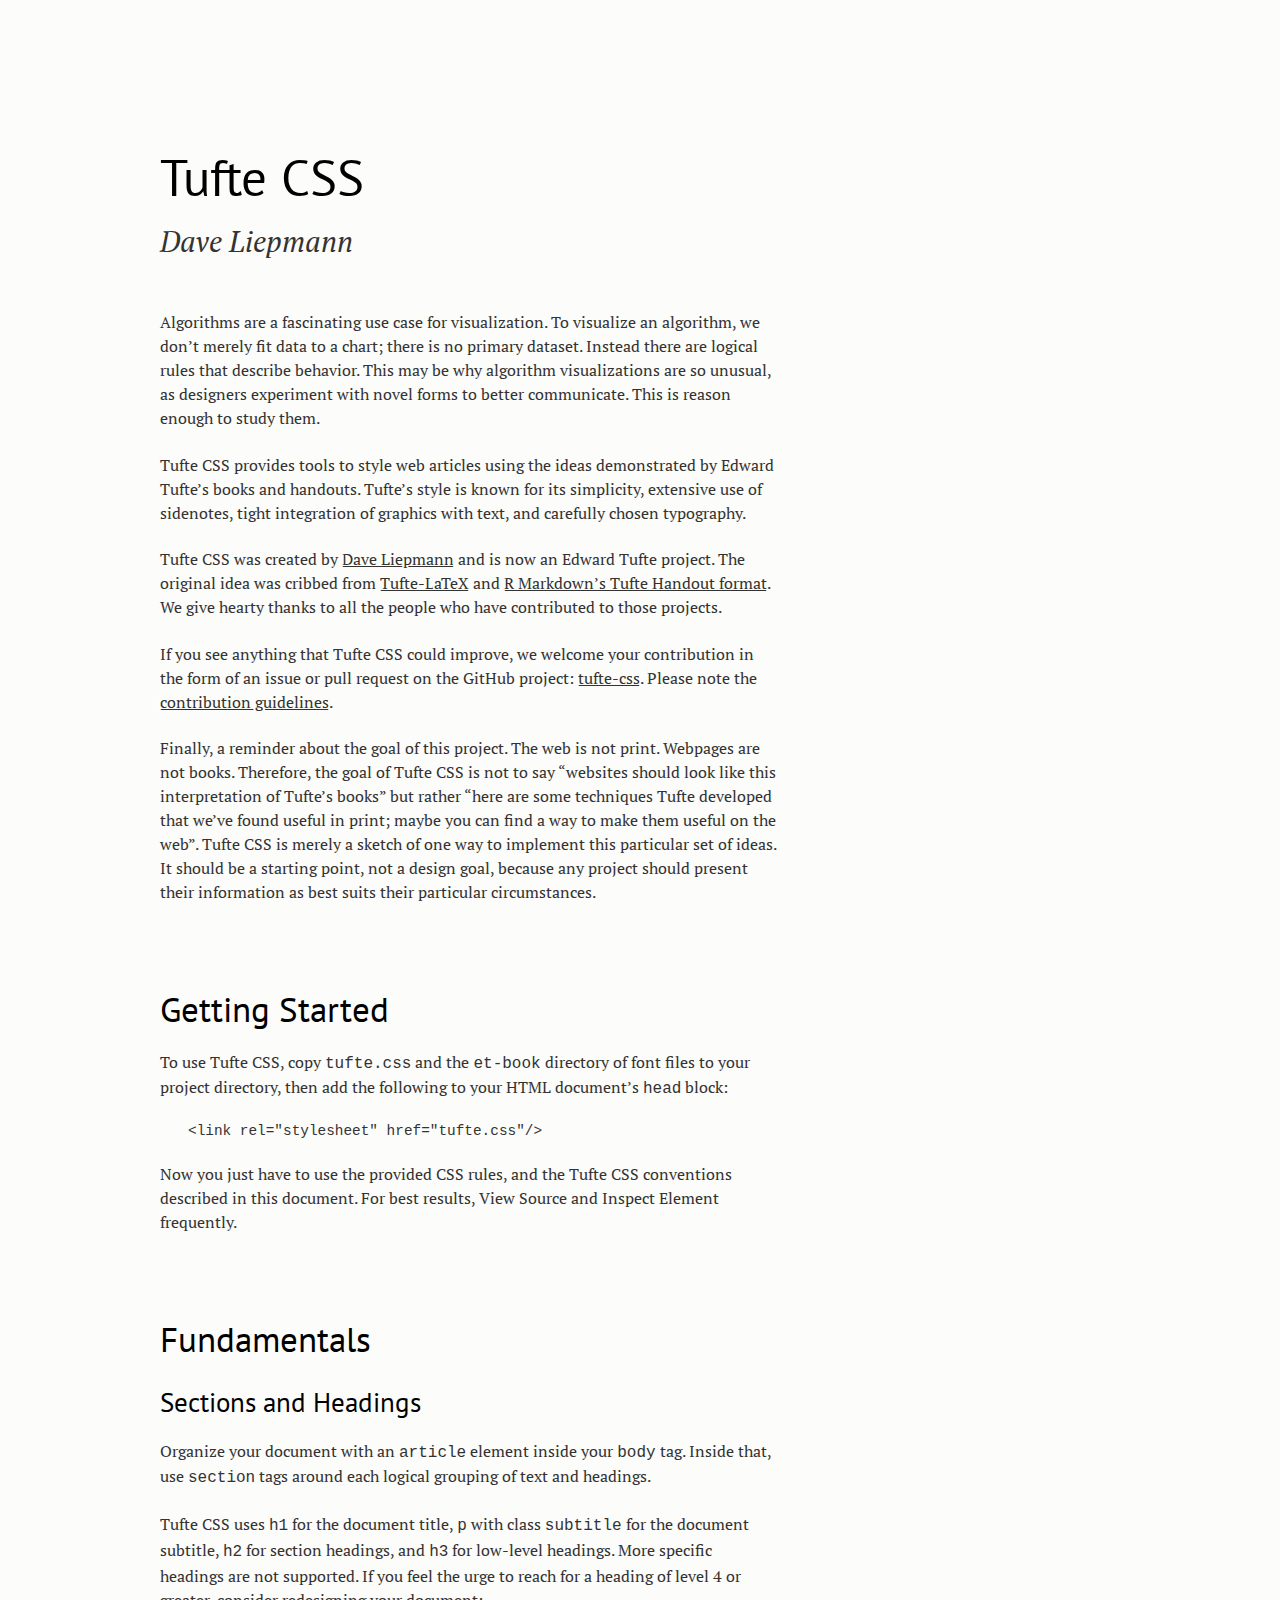
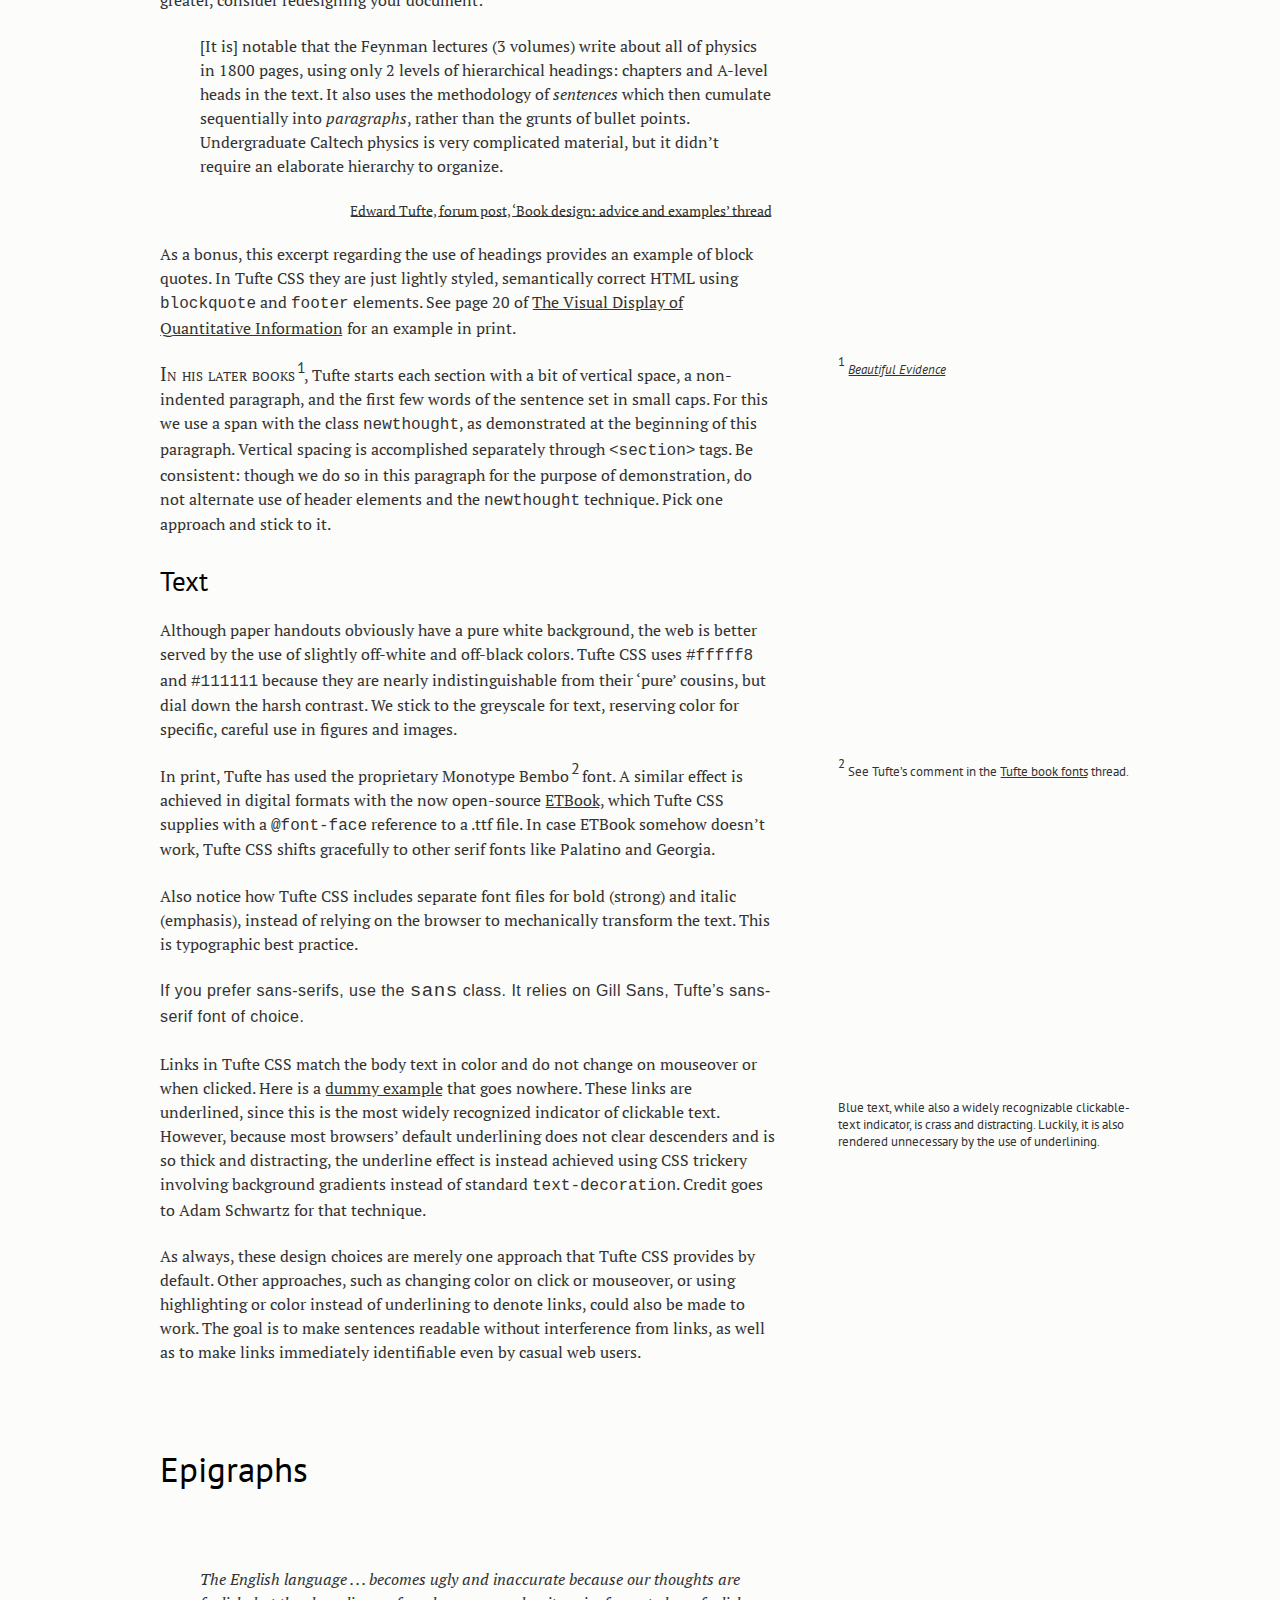
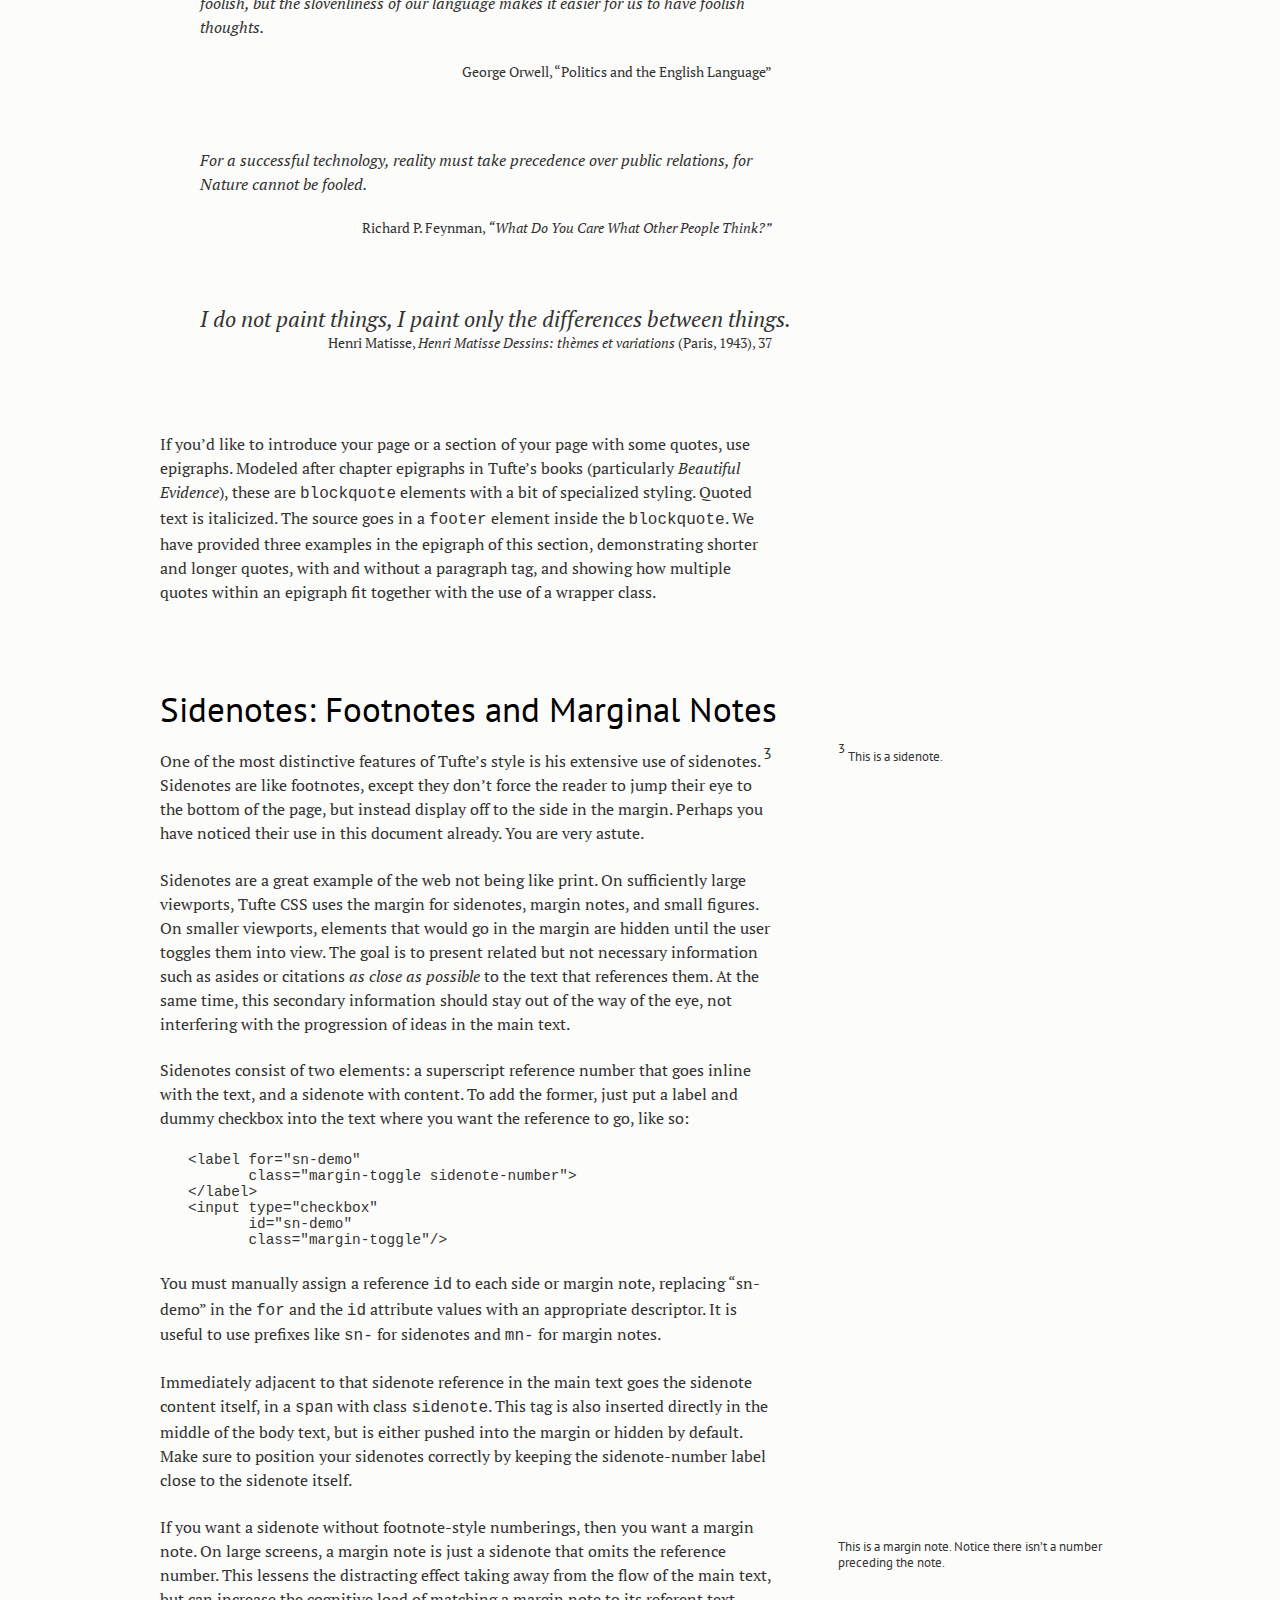
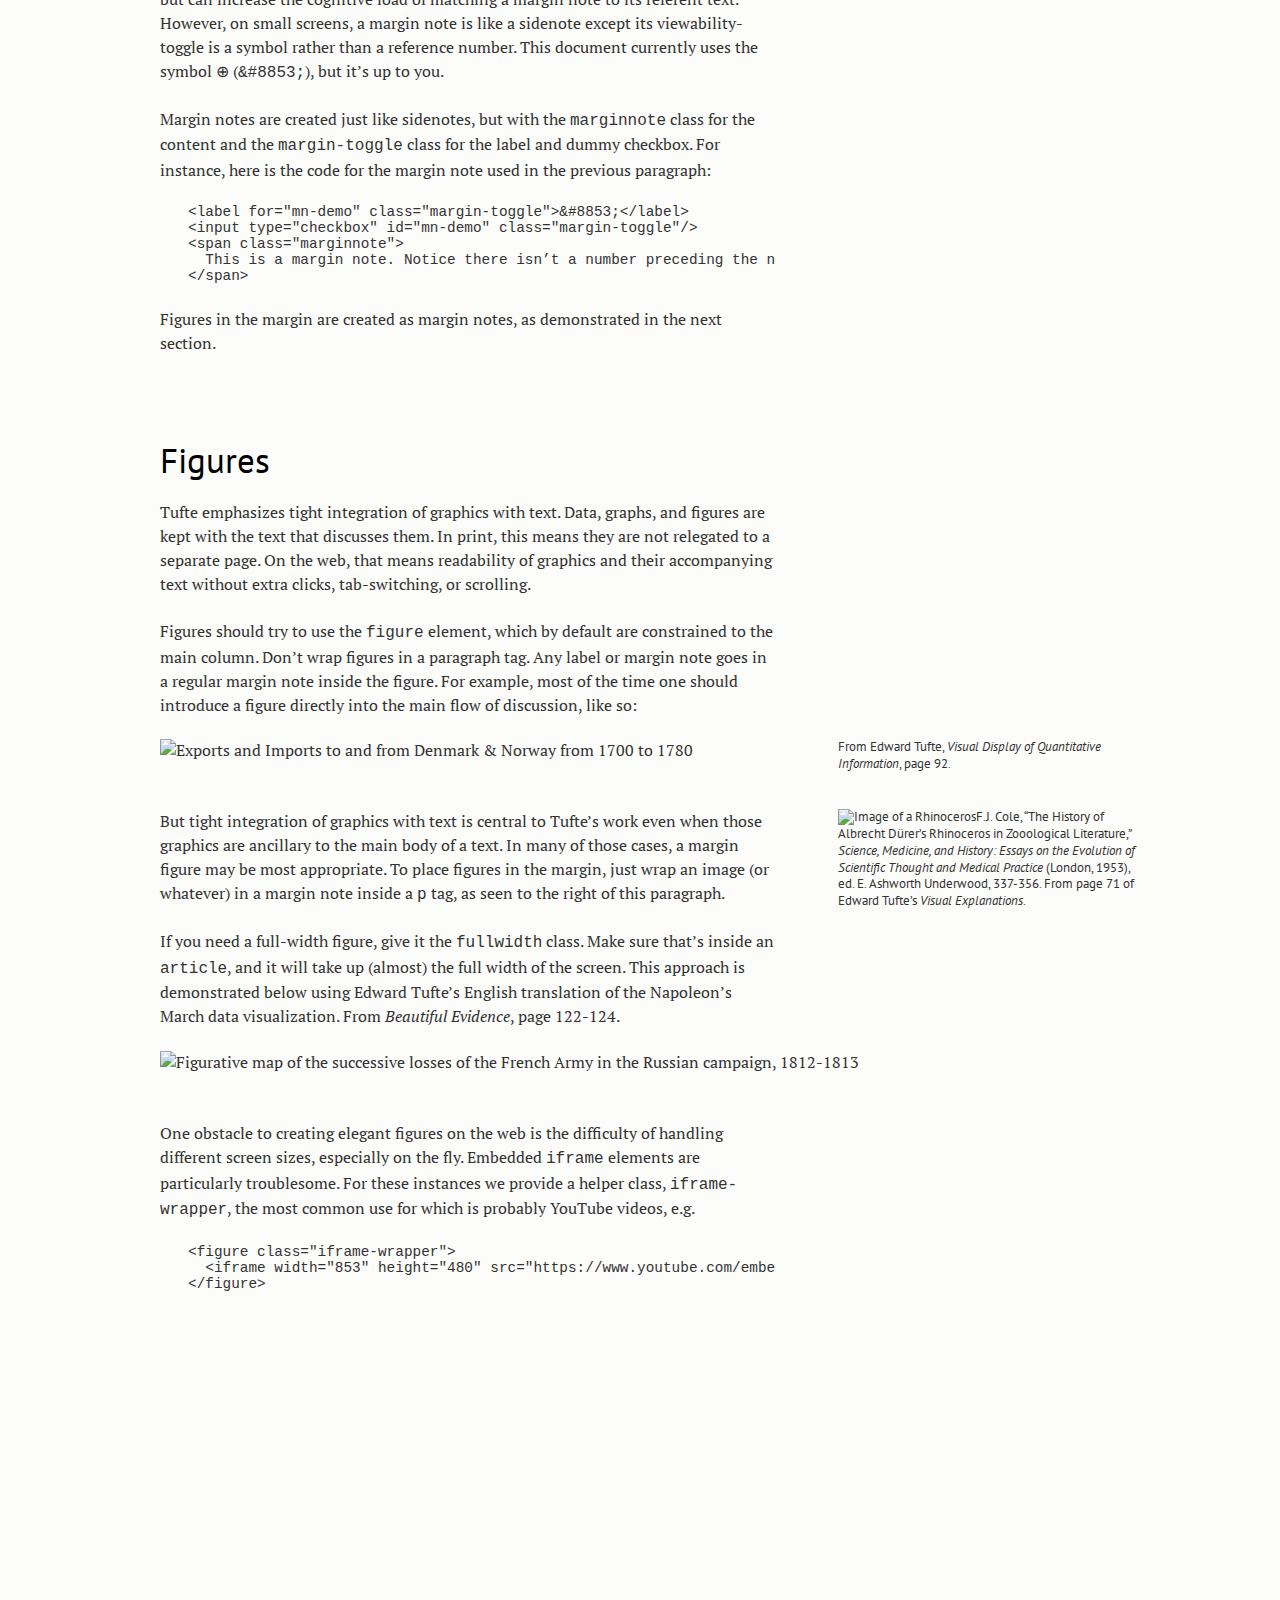
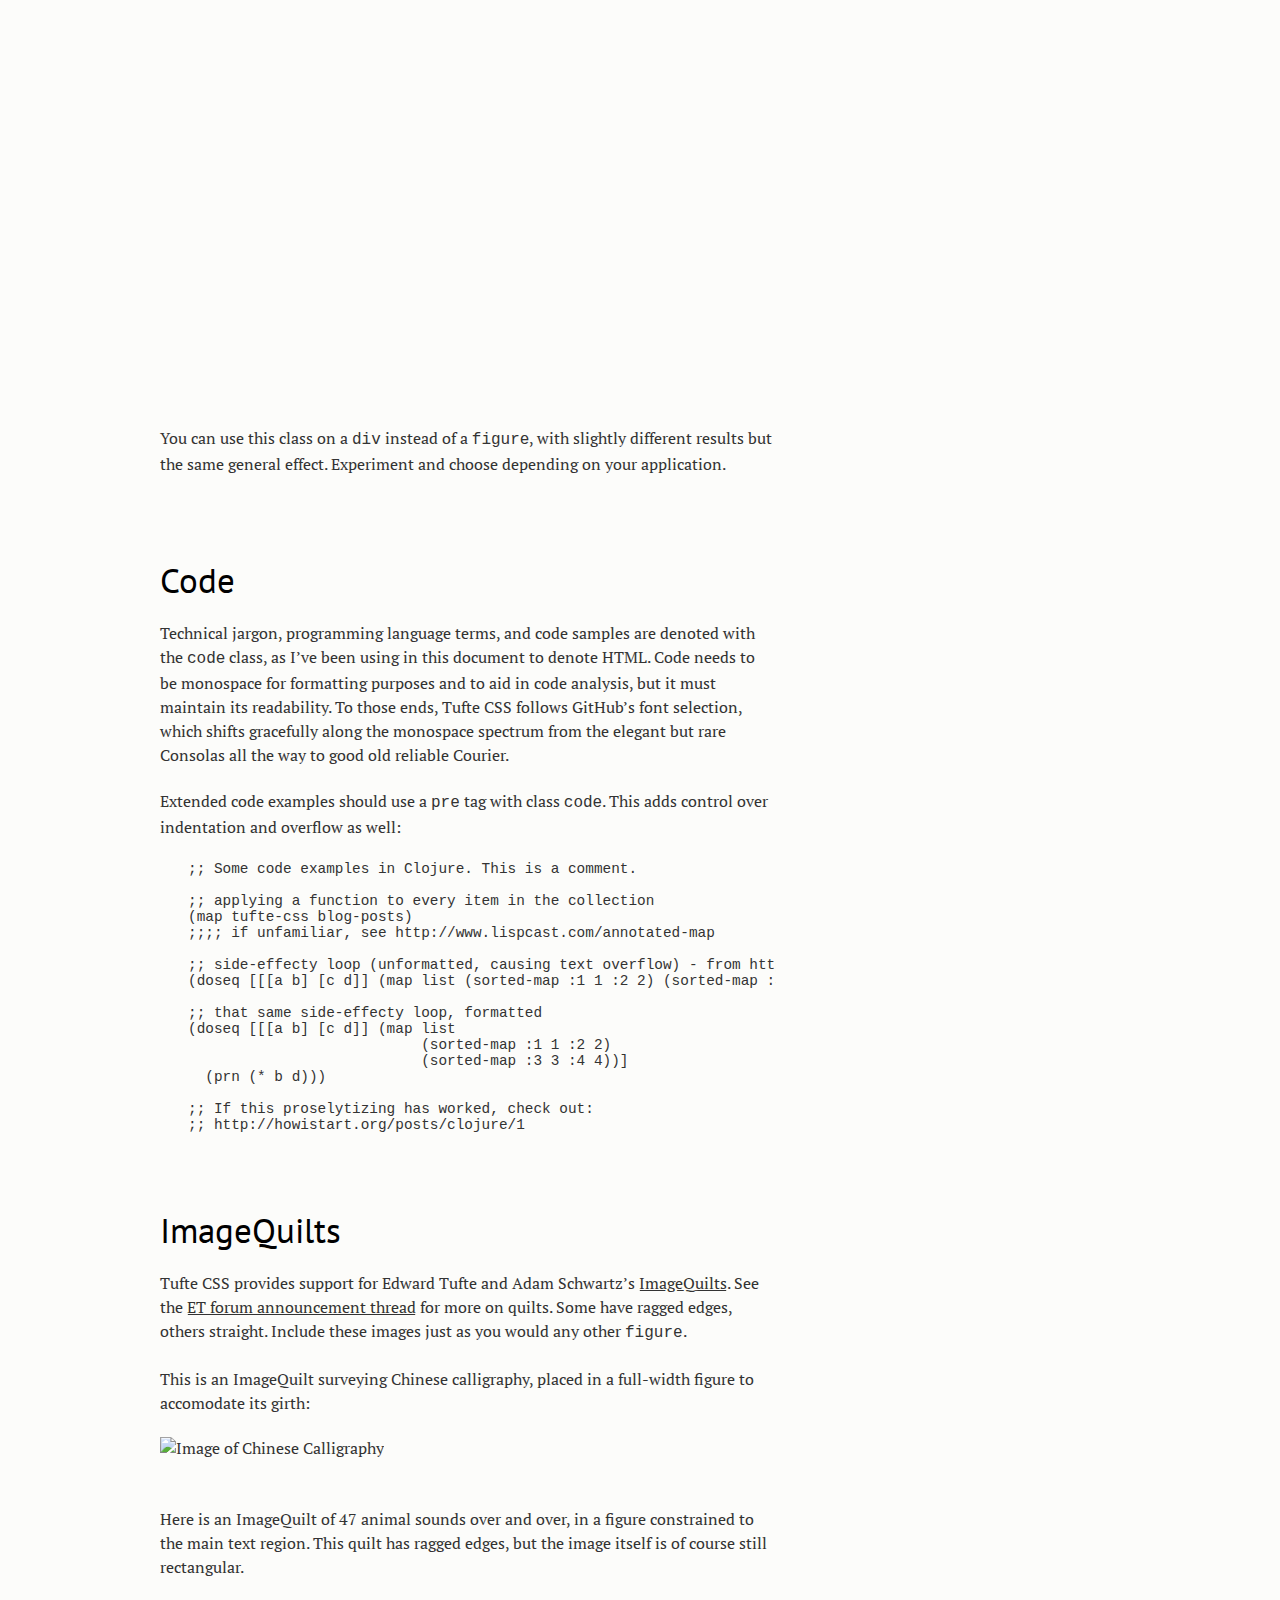
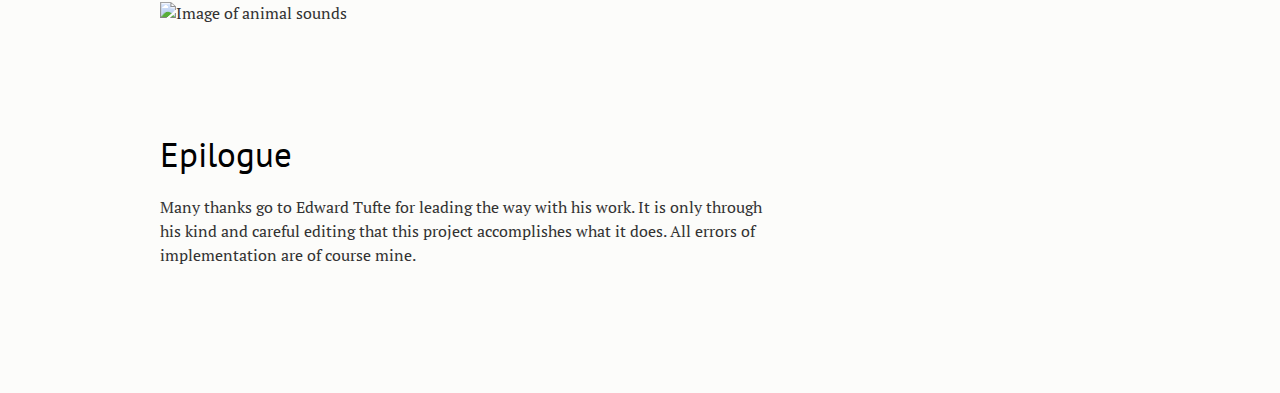
==== Testing/Tufte/index.html @ d9676316 "Adding test css" ====
<!DOCTYPE html>
<html lang="en">
  <head>
    <meta charset="utf-8"/>
    <title>Tufte CSS</title>
    <link rel="stylesheet" href="travis_tufte.css"/>
    <link rel="stylesheet" href="latex.css"/>
    <meta name="viewport" content="width=device-width, initial-scale=1">
  </head>

  <body>
    <article>
      <h1 id="tufte-css">Tufte CSS</h1>
      <p class="subtitle">Dave Liepmann</p>
      <section>
        <p>Algorithms are a fascinating use case for visualization. To visualize an algorithm, we don’t merely fit data to a chart; there is no primary dataset. Instead there are logical rules that describe behavior. This may be why algorithm visualizations are so unusual, as designers experiment with novel forms to better communicate. This is reason enough to study them.


        <p>Tufte CSS provides tools to style web articles using the ideas demonstrated by Edward Tufte’s books and handouts. Tufte’s style is known for its simplicity, extensive use of sidenotes, tight integration of graphics with text, and carefully chosen typography.</p>
        <p>Tufte CSS was created by <a href="http://www.daveliepmann.com">Dave Liepmann</a> and is now an Edward Tufte project. The original idea was cribbed from <a href="https://tufte-latex.github.io/tufte-latex/">Tufte-<span class="latex">L<span class="latex-sup">a</span>T<span class="latex-sub">e</span>X</span></a> and <a href="http://rmarkdown.rstudio.com/tufte_handout_format.html">R Markdown’s Tufte Handout format</a>. We give hearty thanks to all the people who have contributed to those projects.</p>
        <p>If you see anything that Tufte CSS could improve, we welcome your contribution in the form of an issue or pull request on the GitHub project: <a href="https://github.com/edwardtufte/tufte-css">tufte-css</a>. Please note the <a href="https://github.com/edwardtufte/tufte-css#contributing">contribution guidelines</a>.</p>
        <p>Finally, a reminder about the goal of this project. The web is not print. Webpages are not books. Therefore, the goal of Tufte CSS is not to say “websites should look like this interpretation of Tufte’s books” but rather “here are some techniques Tufte developed that we’ve found useful in print; maybe you can find a way to make them useful on the web”. Tufte CSS is merely a sketch of one way to implement this particular set of ideas. It should be a starting point, not a design goal, because any project should present their information as best suits their particular circumstances.</p>
      </section>

      <section>
        <h2 id="getting-started">Getting Started</h2>
        <p>To use Tufte CSS, copy <code>tufte.css</code> and the <code>et-book</code> directory of font files to your project directory, then add the following to your HTML document’s <code>head</code> block:</p>

        <pre class="code">&lt;link rel="stylesheet" href="tufte.css"/&gt;</pre>

        <p>Now you just have to use the provided CSS rules, and the Tufte CSS conventions described in this document. For best results, View Source and Inspect Element frequently.</p>
      </section>

      <section>
        <h2 id="fundamentals">Fundamentals</h2>
        <h3 id="fundamentals--sections-and-headers">Sections and Headings</h3>
        <p>Organize your document with an <code>article</code> element inside your <code>body</code> tag. Inside that, use <code>section</code> tags around each logical grouping of text and headings.</p>
        <p>Tufte CSS uses <code>h1</code> for the document title, <code>p</code> with class <code>subtitle</code> for the document subtitle, <code>h2</code> for section headings, and <code>h3</code> for low-level headings. More specific headings are not supported. If you feel the urge to reach for a heading of level 4 or greater, consider redesigning your document:</p>
        <blockquote cite="http://www.edwardtufte.com/bboard/q-and-a-fetch-msg?msg_id=0000hB">
          <p>[It is] notable that the Feynman lectures (3 volumes) write about all of physics in 1800 pages, using only 2 levels of hierarchical headings: chapters and A-level heads in the text. It also uses the methodology of <em>sentences</em> which then cumulate sequentially into <em>paragraphs</em>, rather than the grunts of bullet points. Undergraduate Caltech physics is very complicated material, but it didn’t require an elaborate hierarchy to organize.</p>
          <footer><a href="http://www.edwardtufte.com/bboard/q-and-a-fetch-msg?msg_id=0000hB">Edward Tufte, forum post, ‘Book design: advice and examples’ thread</a></footer>
        </blockquote>
        <p>As a bonus, this excerpt regarding the use of headings provides an example of block quotes. In Tufte CSS they are just lightly styled, semantically correct HTML using <code>blockquote</code> and <code>footer</code> elements. See page 20 of <a href="https://www.edwardtufte.com/tufte/books_vdqi">The Visual Display of Quantitative Information</a> for an example in print.</p>
        <p><span class="newthought">In his later books<label for="sn-in-his-later-books" class="margin-toggle sidenote-number"></label></span><input type="checkbox" id="sn-in-his-later-books" class="margin-toggle"/><span class="sidenote"><a href="http://www.edwardtufte.com/tufte/books_be"><em>Beautiful Evidence</em></a></span>, Tufte starts each section with a bit of vertical space, a non-indented paragraph, and the first few words of the sentence set in small caps. For this we use a span with the class <code>newthought</code>, as demonstrated at the beginning of this paragraph. Vertical spacing is accomplished separately through <code>&lt;section&gt;</code> tags. Be consistent: though we do so in this paragraph for the purpose of demonstration, do not alternate use of header elements and the <code>newthought</code> technique. Pick one approach and stick to it.</p>

        <h3 id="fundamentals--text">Text</h3>
        <p>Although paper handouts obviously have a pure white background, the web is better served by the use of slightly off-white and off-black colors. Tufte CSS uses <code>#fffff8</code> and <code>#111111</code> because they are nearly indistinguishable from their ‘pure’ cousins, but dial down the harsh contrast. We stick to the greyscale for text, reserving color for specific, careful use in figures and images.</p>
        <p>In print, Tufte has used the proprietary Monotype Bembo<label for="sn-proprietary-monotype-bembo" class="margin-toggle sidenote-number"></label><input type="checkbox" id="sn-proprietary-monotype-bembo" class="margin-toggle"/><span class="sidenote">See Tufte’s comment in the <a href="http://www.edwardtufte.com/bboard/q-and-a-fetch-msg?msg_id=0000Vt">Tufte book fonts</a> thread.</span> font. A similar effect is achieved in digital formats with the now open-source <a href="https://github.com/edwardtufte/et-book">ETBook</a>, which Tufte CSS supplies with a <code>@font-face</code> reference to a .ttf file. In case ETBook somehow doesn’t work, Tufte CSS shifts gracefully to other serif fonts like Palatino and Georgia.</p>
        <p>Also notice how Tufte CSS includes separate font files for bold (strong) and italic (emphasis), instead of relying on the browser to mechanically transform the text. This is typographic best practice.</p>
        <p class="sans">If you prefer sans-serifs, use the <code>sans</code> class. It relies on Gill Sans, Tufte’s sans-serif font of choice.</p>
        <p>Links in Tufte CSS match the body text in color and do not change on mouseover or when clicked. Here is a <a href="#">dummy example</a> that goes nowhere. These links are underlined, since this is the most widely recognized indicator of clickable text. <label for="mn-blue-links" class="margin-toggle">&#8853;</label><input type="checkbox" id="mn-blue-links" class="margin-toggle"/><span class="marginnote">Blue text, while also a widely recognizable clickable-text indicator, is crass and distracting. Luckily, it is also rendered unnecessary by the use of underlining.</span> However, because most browsers’ default underlining does not clear descenders and is so thick and distracting, the underline effect is instead achieved using CSS trickery involving background gradients instead of standard <code>text-decoration</code>. Credit goes to Adam Schwartz for that technique.</p>
        <p>As always, these design choices are merely one approach that Tufte CSS provides by default. Other approaches, such as changing color on click or mouseover, or using highlighting or color instead of underlining to denote links, could also be made to work. The goal is to make sentences readable without interference from links, as well as to make links immediately identifiable even by casual web users.</p>
      </section>

      <section>
        <h2 id="epigraphs">Epigraphs</h2>
        <div class="epigraph">
          <blockquote>
            <p>The English language . . . becomes ugly and inaccurate because our thoughts are foolish, but the slovenliness of our language makes it easier for us to have foolish thoughts.</p>
            <footer>George Orwell, “Politics and the English Language”</footer>
          </blockquote>
          <blockquote>
            <p>For a successful technology, reality must take precedence over public relations, for Nature cannot be fooled.</p>
            <footer>Richard P. Feynman, <cite>“What Do You Care What Other People Think?”</cite></footer>
          </blockquote>
          <blockquote>I do not paint things, I paint only the differences between things.<footer>Henri Matisse, <cite>Henri Matisse Dessins: thèmes et variations</cite> (Paris, 1943), 37</footer></blockquote>
        </div>
        <p>If you’d like to introduce your page or a section of your page with some quotes, use epigraphs. Modeled after chapter epigraphs in Tufte’s books (particularly <em>Beautiful Evidence</em>), these are <code>blockquote</code> elements with a bit of specialized styling. Quoted text is italicized. The source goes in a <code>footer</code> element inside the <code>blockquote</code>. We have provided three examples in the epigraph of this section, demonstrating shorter and longer quotes, with and without a paragraph tag, and showing how multiple quotes within an epigraph fit together with the use of a wrapper class.</p>
      </section>

      <section>
        <h2 id="sidenotes">Sidenotes: Footnotes and Marginal Notes</h2>
        <p>One of the most distinctive features of Tufte’s style is his extensive use of sidenotes.<label for="sn-extensive-use-of-sidenotes" class="margin-toggle sidenote-number"></label><input type="checkbox" id="sn-extensive-use-of-sidenotes" class="margin-toggle"/><span class="sidenote">This is a sidenote.</span> Sidenotes are like footnotes, except they don’t force the reader to jump their eye to the bottom of the page, but instead display off to the side in the margin. Perhaps you have noticed their use in this document already. You are very astute.</p>
        <p>Sidenotes are a great example of the web not being like print. On sufficiently large viewports, Tufte CSS uses the margin for sidenotes, margin notes, and small figures. On smaller viewports, elements that would go in the margin are hidden until the user toggles them into view. The goal is to present related but not necessary information such as asides or citations <em>as close as possible</em> to the text that references them. At the same time, this secondary information should stay out of the way of the eye, not interfering with the progression of ideas in the main text.</p>
        <p>Sidenotes consist of two elements: a superscript reference number that goes inline with the text, and a sidenote with content. To add the former, just put a label and dummy checkbox into the text where you want the reference to go, like so:</p>
        <pre class="code">
&lt;label for="sn-demo"
       class="margin-toggle sidenote-number"&gt;
&lt;/label&gt;
&lt;input type="checkbox"
       id="sn-demo"
       class="margin-toggle"/&gt;</pre>
        <p>You must manually assign a reference <code>id</code> to each side or margin note, replacing “sn-demo” in the <code>for</code> and the <code>id</code> attribute values with an appropriate descriptor. It is useful to use prefixes like <code>sn-</code> for sidenotes and <code>mn-</code> for margin notes.</p>
        <p>Immediately adjacent to that sidenote reference in the main text goes the sidenote content itself, in a <code>span</code> with class <code>sidenote</code>. This tag is also inserted directly in the middle of the body text, but is either pushed into the margin or hidden by default. Make sure to position your sidenotes correctly by keeping the sidenote-number label close to the sidenote itself.</p>
        <p>If you want a sidenote without footnote-style numberings, then you want a margin note.
          <label for="mn-demo" class="margin-toggle">&#8853;</label>
          <input type="checkbox" id="mn-demo" class="margin-toggle"/>
          <span class="marginnote">
            This is a margin note. Notice there isn’t a number preceding the note.
          </span> On large screens, a margin note is just a sidenote that omits the reference number. This lessens the distracting effect taking away from the flow of the main text, but can increase the cognitive load of matching a margin note to its referent text. However, on small screens, a margin note is like a sidenote except its viewability-toggle is a symbol rather than a reference number. This document currently uses the symbol &#8853; (<code>&amp;#8853;</code>), but it’s up to you.</p>
        <p>Margin notes are created just like sidenotes, but with the <code>marginnote</code> class for the content and the <code>margin-toggle</code> class for the label and dummy checkbox. For instance, here is the code for the margin note used in the previous paragraph:</p>
        <pre class="code">
&lt;label for="mn-demo" class="margin-toggle"&gt;&amp;#8853;&lt;/label&gt;
&lt;input type="checkbox" id="mn-demo" class="margin-toggle"/&gt;
&lt;span class="marginnote"&gt;
  This is a margin note. Notice there isn’t a number preceding the note.
&lt;/span&gt;</pre>
        <p>Figures in the margin are created as margin notes, as demonstrated in the next section.</p>
      </section>

      <section>
        <h2 id="figures">Figures</h2>
        <p>Tufte emphasizes tight integration of graphics with text. Data, graphs, and figures are kept with the text that discusses them. In print, this means they are not relegated to a separate page. On the web, that means readability of graphics and their accompanying text without extra clicks, tab-switching, or scrolling.</p>
        <p>Figures should try to use the <code>figure</code> element, which by default are constrained to the main column. Don’t wrap figures in a paragraph tag. Any label or margin note goes in a regular margin note inside the figure. For example, most of the time one should introduce a figure directly into the main flow of discussion, like so:</p>
        <figure>
          <label for="mn-exports-imports" class="margin-toggle">&#8853;</label><input type="checkbox" id="mn-exports-imports" class="margin-toggle"/><span class="marginnote">From Edward Tufte, <em>Visual Display of Quantitative Information</em>, page 92.</span>
          <img src="img/exports-imports.png" alt="Exports and Imports to and from Denmark & Norway from 1700 to 1780" />
        </figure>

        <p><label for="mn-figure-1" class="margin-toggle">&#8853;</label><input type="checkbox" id="mn-figure-1" class="margin-toggle"/><span class="marginnote"><img src="img/rhino.png" alt="Image of a Rhinoceros"/>F.J. Cole, “The History of Albrecht Dürer’s Rhinoceros in Zooological Literature,” <em>Science, Medicine, and History: Essays on the Evolution of Scientific Thought and Medical Practice</em> (London, 1953), ed. E. Ashworth Underwood, 337-356. From page 71 of Edward Tufte’s <em>Visual Explanations</em>.</span> But tight integration of graphics with text is central to Tufte’s work even when those graphics are ancillary to the main body of a text. In many of those cases, a margin figure may be most appropriate. To place figures in the margin, just wrap an image (or whatever) in a margin note inside a <code>p</code> tag, as seen to the right of this paragraph.</p>
        <p>If you need a full-width figure, give it the <code>fullwidth</code> class. Make sure that’s inside an <code>article</code>, and it will take up (almost) the full width of the screen. This approach is demonstrated below using Edward Tufte’s English translation of the Napoleon’s March data visualization. From <em>Beautiful Evidence</em>, page 122-124.</p>
        <figure class="fullwidth">
          <img src="img/napoleons-march.png" alt="Figurative map of the successive losses of the French Army in the Russian campaign, 1812-1813" />
        </figure>
        <p>One obstacle to creating elegant figures on the web is the difficulty of handling different screen sizes, especially on the fly. Embedded <code>iframe</code> elements are particularly troublesome. For these instances we provide a helper class, <code>iframe-wrapper</code>, the most common use for which is probably YouTube videos, e.g.</p>
        <pre class="code">
&lt;figure class="iframe-wrapper"&gt;
  &lt;iframe width="853" height="480" src="https://www.youtube.com/embed/YslQ2625TR4" frameborder="0" allowfullscreen&gt;&lt;/iframe&gt;
&lt;/figure&gt;
        </pre>
        <figure class="iframe-wrapper">
          <iframe width="853" height="480" src="https://www.youtube.com/embed/YslQ2625TR4" frameborder="0" allowfullscreen></iframe>
        </figure>
        <p>You can use this class on a <code>div</code> instead of a <code>figure</code>, with slightly different results but the same general effect. Experiment and choose depending on your application.</p>
      </section>

      <section>
        <h2 id="code">Code</h2>
        <p>Technical jargon, programming language terms, and code samples are denoted with the <code>code</code> class, as I’ve been using in this document to denote HTML. Code needs to be monospace for formatting purposes and to aid in code analysis, but it must maintain its readability. To those ends, Tufte CSS follows GitHub’s font selection, which shifts gracefully along the monospace spectrum from the elegant but rare Consolas all the way to good old reliable Courier.</p>
        <p>Extended code examples should use a <code>pre</code> tag with class <code>code</code>. This adds control over indentation and overflow as well:</p>
        <pre class="code">;; Some code examples in Clojure. This is a comment.

;; applying a function to every item in the collection
(map tufte-css blog-posts)
;;;; if unfamiliar, see http://www.lispcast.com/annotated-map

;; side-effecty loop (unformatted, causing text overflow) - from https://clojuredocs.org/clojure.core/doseq
(doseq [[[a b] [c d]] (map list (sorted-map :1 1 :2 2) (sorted-map :3 3 :4 4))] (prn (* b d)))

;; that same side-effecty loop, formatted
(doseq [[[a b] [c d]] (map list
                           (sorted-map :1 1 :2 2)
                           (sorted-map :3 3 :4 4))]
  (prn (* b d)))

;; If this proselytizing has worked, check out:
;; http://howistart.org/posts/clojure/1</pre>
      </section>

      <section>
        <h2 id="imagequilts">ImageQuilts</h2>
        <p>Tufte CSS provides support for Edward Tufte and Adam Schwartz’s <a href="http://imagequilts.com/">ImageQuilts</a>. See the <a href="http://www.edwardtufte.com/bboard/q-and-a-fetch-msg?msg_id=0003wk">ET forum announcement thread</a> for more on quilts. Some have ragged edges, others straight. Include these images just as you would any other <code>figure</code>.</p>
        <p>This is an ImageQuilt surveying Chinese calligraphy, placed in a full-width figure to accomodate its girth:</p>
        <figure class="fullwidth"><img src="img/imagequilt-chinese-calligraphy.png" alt="Image of Chinese Calligraphy"/></figure>
        <p>Here is an ImageQuilt of 47 animal sounds over and over, in a figure constrained to the main text region. This quilt has ragged edges, but the image itself is of course still rectangular.</p>
        <figure><img src="img/imagequilt-animal-sounds.png" alt="Image of animal sounds"/></figure>
      </section>

      <section>
        <h2 id="epilogue">Epilogue</h2>
        <p>Many thanks go to Edward Tufte for leading the way with his work. It is only through his kind and careful editing that this project accomplishes what it does. All errors of implementation are of course mine.</p>
      </section>
    </article>
  </body>
</html>
---- Testing/Tufte/travis_tufte.css ----
@charset "UTF-8";

@import url(//fonts.googleapis.com/css?family=PT+Serif|PT+Serif:b|PT+Serif:i|PT+Sans|PT+Sans:b);

/* Tufte CSS styles */
html {  }

body {
        background-color: #fcfcfa;
        color: #333;
        width: 87.5%;
       margin-left: auto;
       margin-right: auto;
       padding-left: 12.5%;
       font-family: "PT Serif", serif;

       max-width: 1400px;
       counter-reset: sidenote-counter; }

h1,
h2,
h3,
h4 {
    font-family: "PT Sans", sans-serif;
    color: #000;
}

.sidenote,
.marginnote,
.sidenote-number {
  font-family: "PT Sans", sans-serif;
}

h1 { font-weight: 400;
     margin-top: 4rem;
     margin-bottom: 1.5rem;
     font-size: 3.2rem;
     line-height: 1; }

h2 { font-weight: 400;
     margin-top: 2.1rem;
     margin-bottom: 0;
     font-size: 2.2rem;
     line-height: 1; }

h3 { font-weight: 400;
     font-size: 1.7rem;
     margin-top: 2rem;
     margin-bottom: 0;
     line-height: 1; }

hr { display: block;
     height: 1px;
     width: 55%;
     border: 0;
     border-top: 1px solid #ccc;
     margin: 1em 0;
     padding: 0; }

p.subtitle { font-style: italic;
             margin-top: 1rem;
             margin-bottom: 1rem;
             font-size: 1.8rem;
             display: block;
             line-height: 1; }

.numeral { font-family: et-book-roman-old-style; }

.danger { color: red; }

article { position: relative;
          padding: 5rem 0rem; }

section { padding-top: 1rem;
          padding-bottom: 1rem; }

p, ol, ul { font-size: 1rem; }

p { line-height: 1.5em;
    margin-top: 1.4rem;
    margin-bottom: 1.4rem;
    padding-right: 0;
    vertical-align: baseline; }

/* Chapter Epigraphs */
div.epigraph { margin: 5em 0; }

div.epigraph > blockquote { margin-top: 3em;
                            margin-bottom: 3em; }

div.epigraph > blockquote, div.epigraph > blockquote > p { font-style: italic; }

div.epigraph > blockquote > footer { font-style: normal; }

div.epigraph > blockquote > footer > cite { font-style: italic; }
/* end chapter epigraphs styles */

blockquote { font-size: 1.4rem; }

blockquote p { width: 55%;
               margin-right: 40px;
               display: block;}

blockquote footer { width: 55%;
                    font-size: .9rem;
                    text-align: right; }

section>ol, section>ul { width: 45%;
                         -webkit-padding-start: 5%;
                         -webkit-padding-end: 5%; }

li { padding: 0.5rem 0; }

figure { padding: 0;
         border: 0;
         font-size: 100%;
         font: inherit;
         vertical-align: baseline;
         max-width: 55%;
         -webkit-margin-start: 0;
         -webkit-margin-end: 0;
         margin: 0 0 3em 0; }

figcaption { float: right;
             clear: right;
             margin-top: 0;
             margin-bottom: 0;
             font-size: 1.1rem;
             line-height: 1.6;
             vertical-align: baseline;
             position: relative;
             max-width: 40%; }

figure.fullwidth figcaption { margin-right: 24%; }

/* Links: replicate underline that clears descenders */
a:link, a:visited { color: inherit; }

a:link { text-decoration: none;
         background: -webkit-linear-gradient(#fffff8, #fffff8), -webkit-linear-gradient(#fffff8, #fffff8), -webkit-linear-gradient(#333, #333);
         background: linear-gradient(#fffff8, #fffff8), linear-gradient(#fffff8, #fffff8), linear-gradient(#333, #333);
         -webkit-background-size: 0.05em 1px, 0.05em 1px, 1px 1px;
         -moz-background-size: 0.05em 1px, 0.05em 1px, 1px 1px;
         background-size: 0.05em 1px, 0.05em 1px, 1px 1px;
         background-repeat: no-repeat, no-repeat, repeat-x;
         text-shadow: 0.03em 0 #fffff8, -0.03em 0 #fffff8, 0 0.03em #fffff8, 0 -0.03em #fffff8, 0.06em 0 #fffff8, -0.06em 0 #fffff8, 0.09em 0 #fffff8, -0.09em 0 #fffff8, 0.12em 0 #fffff8, -0.12em 0 #fffff8, 0.15em 0 #fffff8, -0.15em 0 #fffff8;
         background-position: 0% 93%, 100% 93%, 0% 93%; }

@media screen and (-webkit-min-device-pixel-ratio: 0) { a:link { background-position-y: 87%, 87%, 87%; } }

a:link::selection { text-shadow: 0.03em 0 #b4d5fe, -0.03em 0 #b4d5fe, 0 0.03em #b4d5fe, 0 -0.03em #b4d5fe, 0.06em 0 #b4d5fe, -0.06em 0 #b4d5fe, 0.09em 0 #b4d5fe, -0.09em 0 #b4d5fe, 0.12em 0 #b4d5fe, -0.12em 0 #b4d5fe, 0.15em 0 #b4d5fe, -0.15em 0 #b4d5fe;
                    background: #b4d5fe; }

a:link::-moz-selection { text-shadow: 0.03em 0 #b4d5fe, -0.03em 0 #b4d5fe, 0 0.03em #b4d5fe, 0 -0.03em #b4d5fe, 0.06em 0 #b4d5fe, -0.06em 0 #b4d5fe, 0.09em 0 #b4d5fe, -0.09em 0 #b4d5fe, 0.12em 0 #b4d5fe, -0.12em 0 #b4d5fe, 0.15em 0 #b4d5fe, -0.15em 0 #b4d5fe;
                         background: #b4d5fe; }

/* Sidenotes, margin notes, figures, captions */
img { max-width: 100%; }

.sidenote, .marginnote { float: right;
                         clear: right;
                         margin-right: -60%;
                         width: 50%;
                         margin-top: 0;
                         margin-bottom: 0;
                         font-size: small;
                         line-height: 1.3;
                         vertical-align: baseline;
                         position: relative; }

.sidenote-number { counter-increment: sidenote-counter; }

.sidenote-number:after, .sidenote:before { content: counter(sidenote-counter) " ";
                                           position: relative;
                                           vertical-align: baseline; }

.sidenote-number:after { content: counter(sidenote-counter);
                         font-size: 1rem;
                         top: -0.5rem;
                         left: 0.1rem; }

.sidenote:before { content: counter(sidenote-counter) " ";
                   top: -0.5rem; }

blockquote .sidenote, blockquote .marginnote { margin-right: -82%;
                                               min-width: 59%;
                                               text-align: left; }

p, footer, table { width: 55%; }

div.fullwidth, table.fullwidth { width: 100%; }

div.table-wrapper { overflow-x: auto;
                    font-family: "Trebuchet MS", "Gill Sans", "Gill Sans MT", sans-serif; }

.sans { font-family: "Gill Sans", "Gill Sans MT", Calibri, sans-serif;
        letter-spacing: .03em; }

code { font-family: Consolas, "Liberation Mono", Menlo, Courier, monospace;
     font-size: 1.0rem;
       line-height: 1.42; }

.sans > code { font-size: 1.2rem; }

h1 > code, h2 > code, h3 > code { font-size: 0.80em; }

.marginnote > code, .sidenote > code { font-size: 1rem; }

pre.code { font-size: 0.9rem;
           width: 52.5%;
           margin-left: 2.5%;
           overflow-x: auto; }

pre.code.fullwidth { width: 90%; }

.fullwidth { max-width: 90%;
             clear:both; }

span.newthought { font-variant: small-caps;
                  font-size: 1.2em; }

input.margin-toggle { display: none; }

label.sidenote-number { display: inline; }

label.margin-toggle:not(.sidenote-number) { display: none; }

.iframe-wrapper { position: relative;
                  padding-bottom: 56.25%; /* 16:9 */
                  padding-top: 25px;
                  height: 0; }

.iframe-wrapper iframe { position: absolute;
                         top: 0;
                         left: 0;
                         width: 100%;
                         height: 100%; }

@media (max-width: 760px) { body { width: 84%;
                                   padding-left: 8%;
                                   padding-right: 8%; }
                            p, footer { width: 100%; }
                            pre.code { width: 97%; }
                            section > ol { width: 90%; }
                            section > ul { width: 90%; }
                            figure { max-width: 90%; }
                            figcaption, figure.fullwidth figcaption { margin-right: 0%;
                                                                      max-width: none; }
                            blockquote { margin-left: 1.5em;
                                         margin-right: 0em; }
                            blockquote p, blockquote footer { width: 100%; }
                            label.margin-toggle:not(.sidenote-number) { display: inline; }
                            .sidenote, .marginnote { display: none; }
                            .margin-toggle:checked + .sidenote,
                            .margin-toggle:checked + .marginnote { display: block;
                                                                   float: left;
                                                                   left: 1rem;
                                                                   clear: both;
                                                                   width: 95%;
                                                                   margin: 1rem 2.5%;
                                                                   vertical-align: baseline;
                                                                   position: relative; }
                            label { cursor: pointer; }
                            div.table-wrapper, table { width: 85%; }
                            img { width: 100%; } }
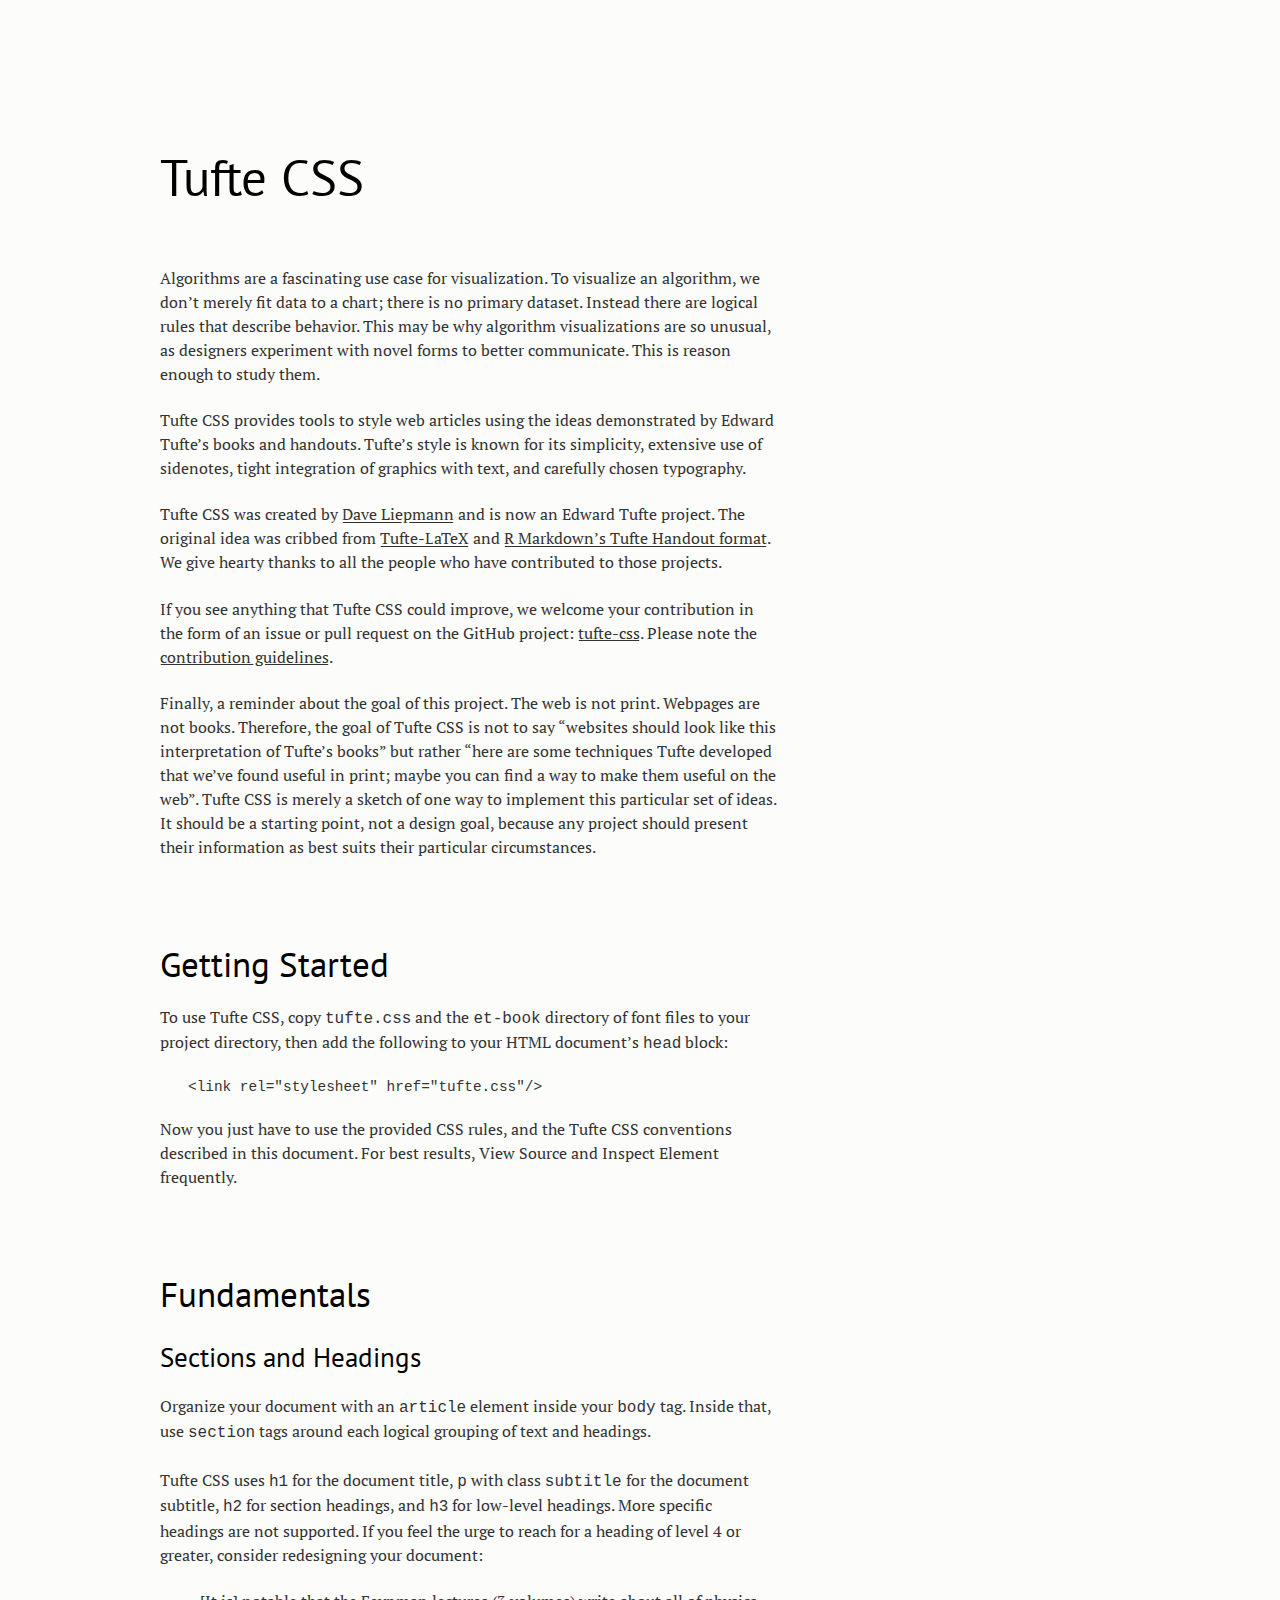
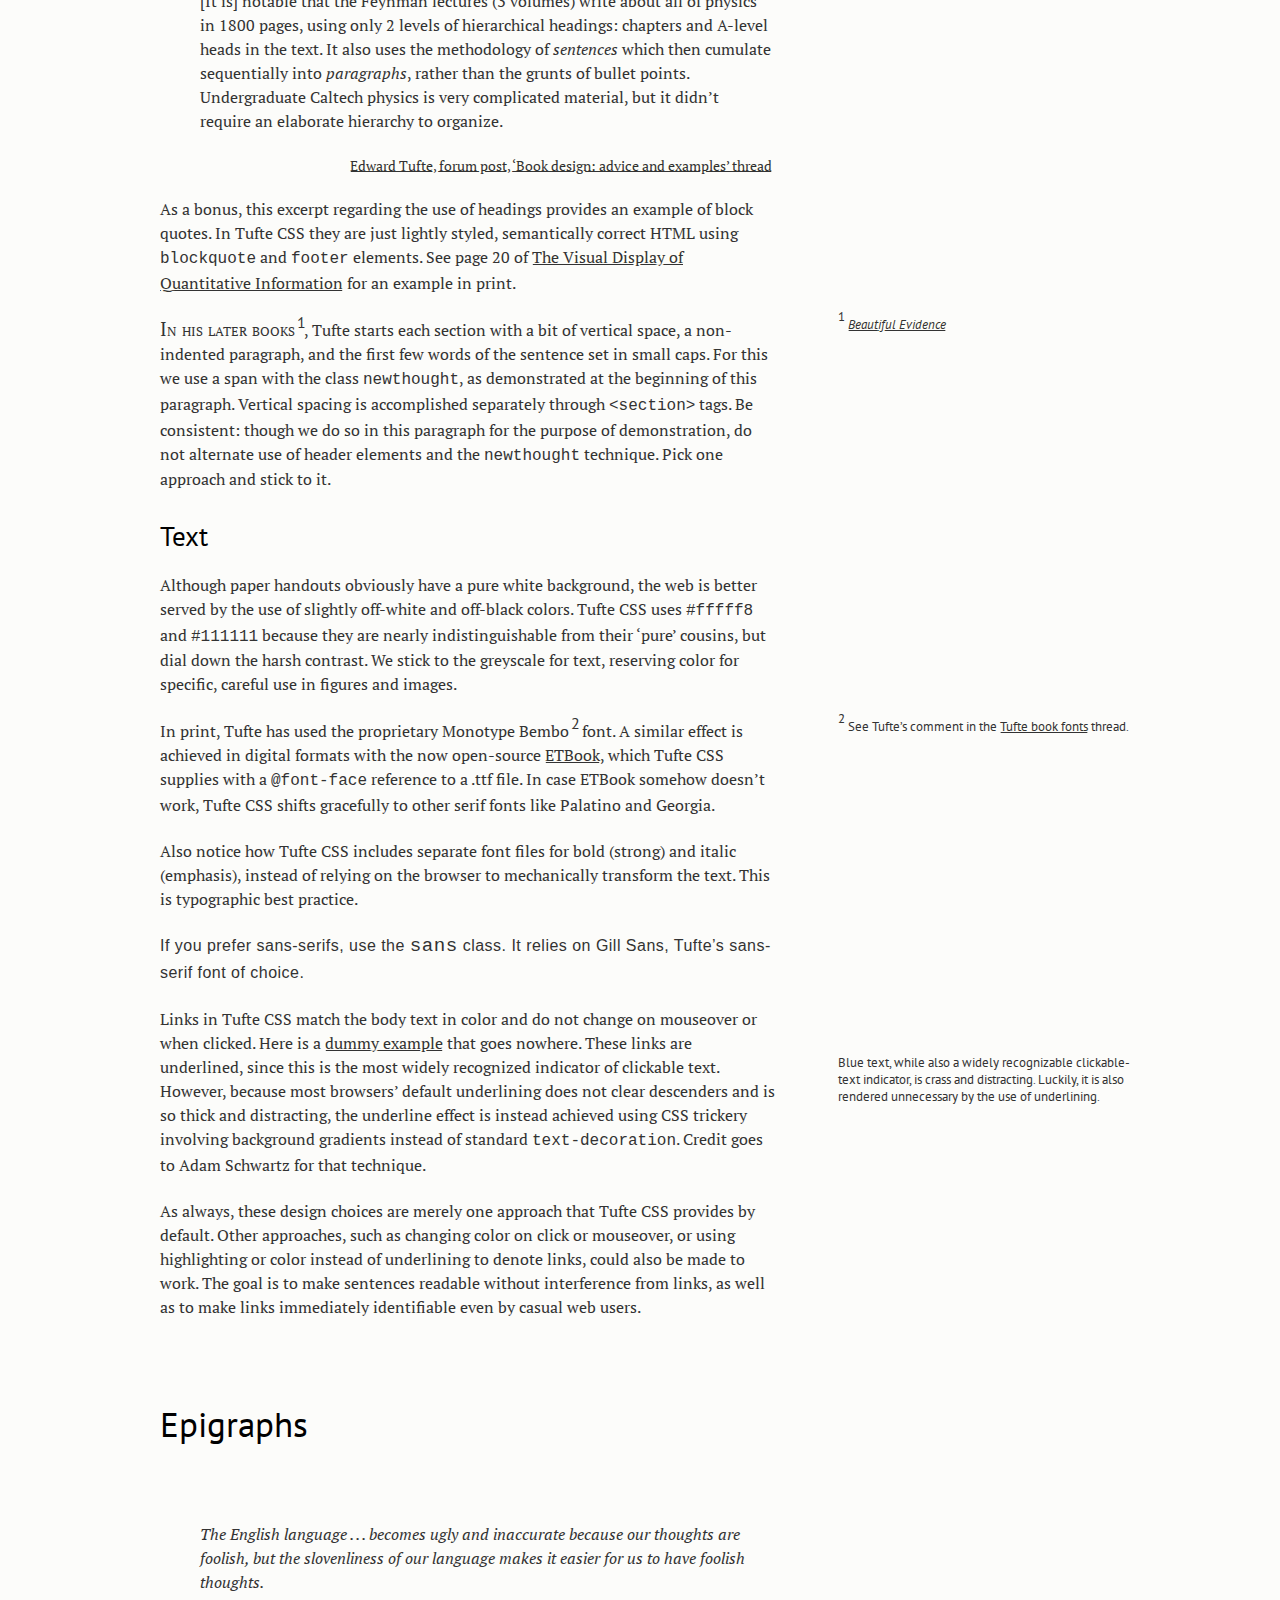
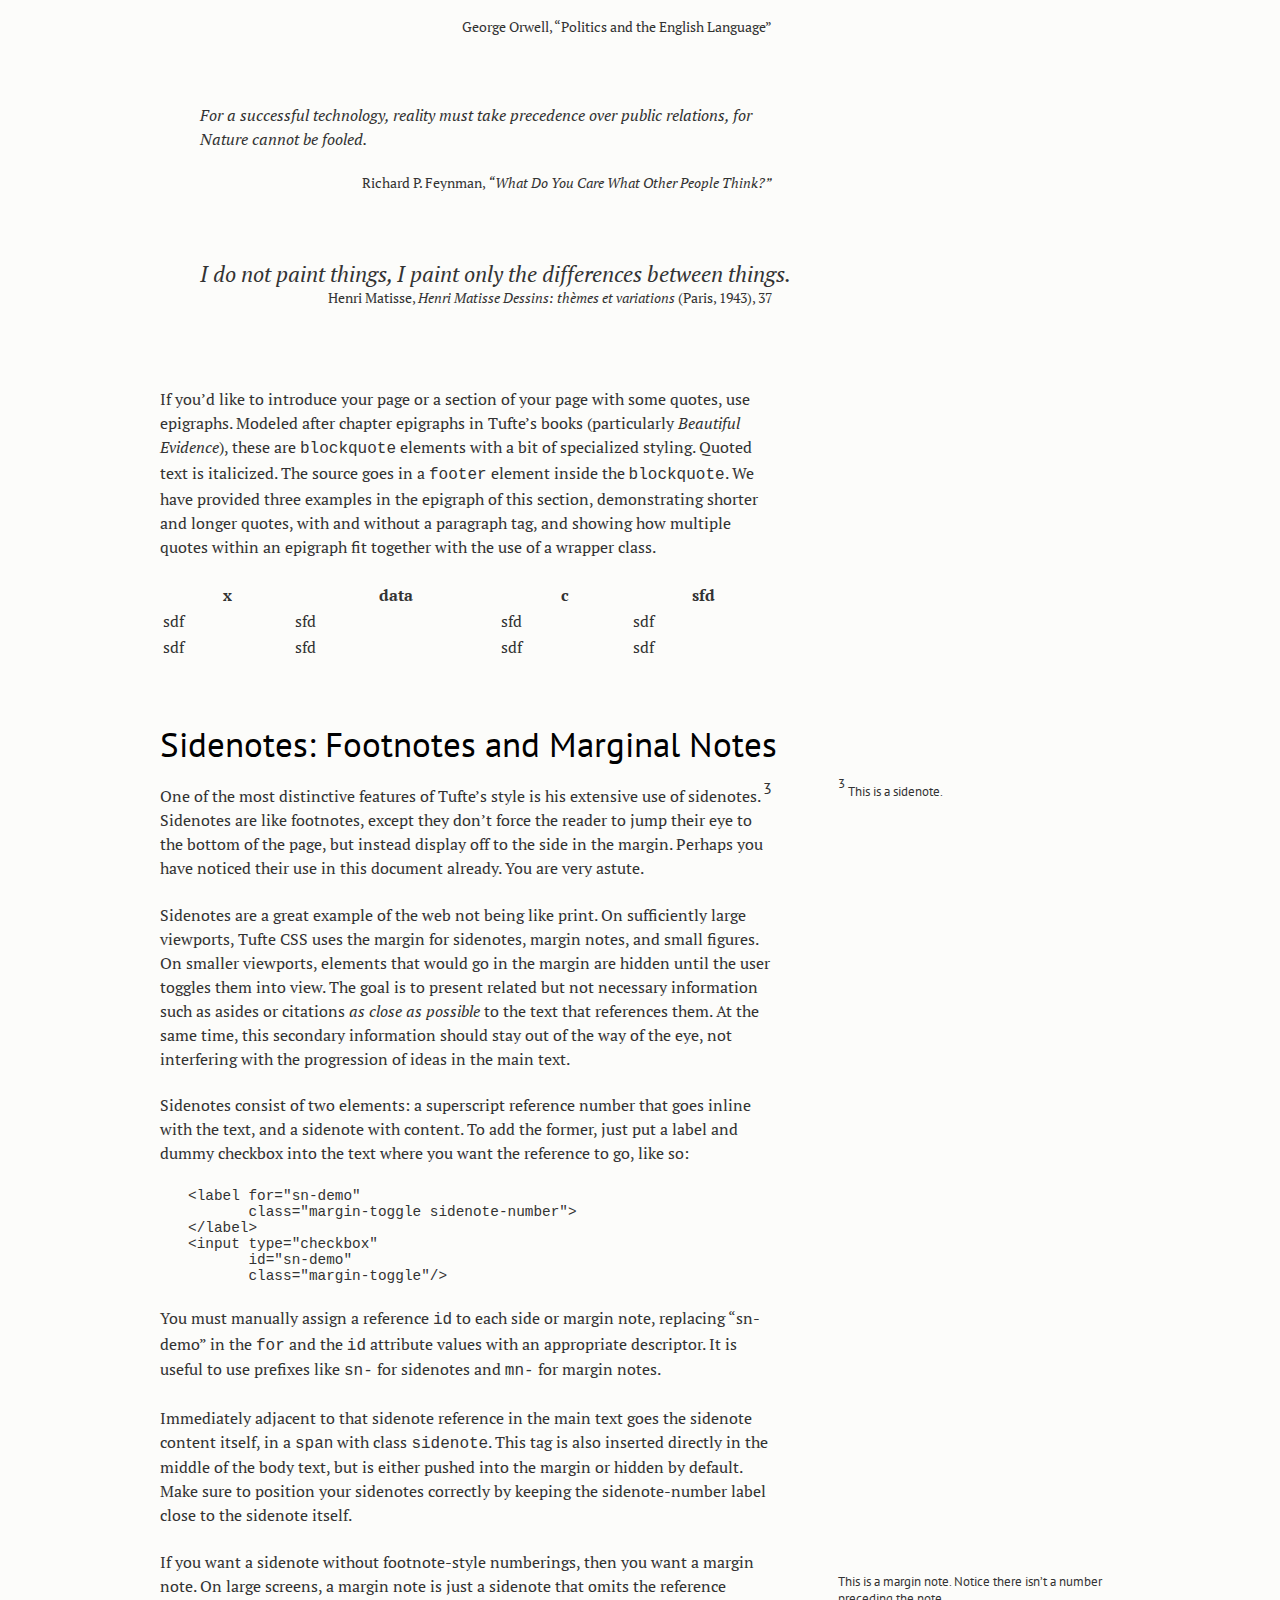
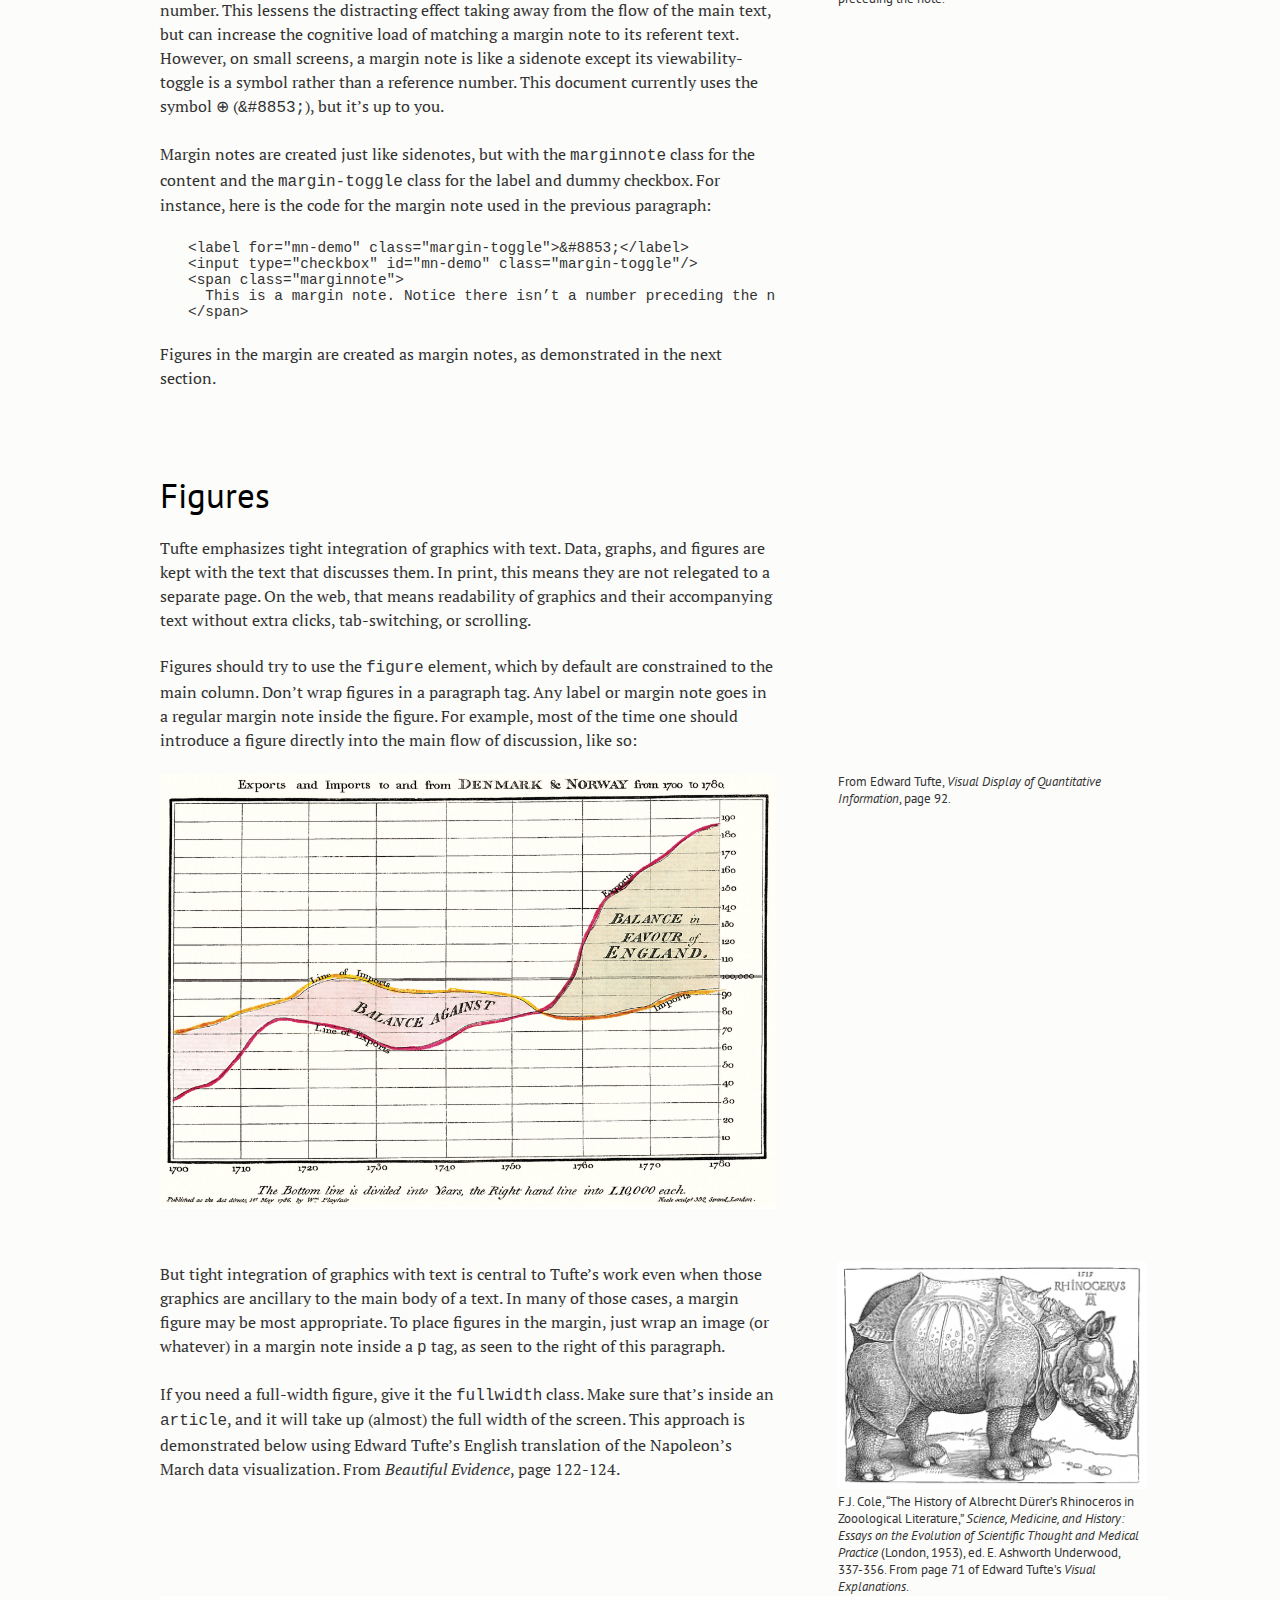
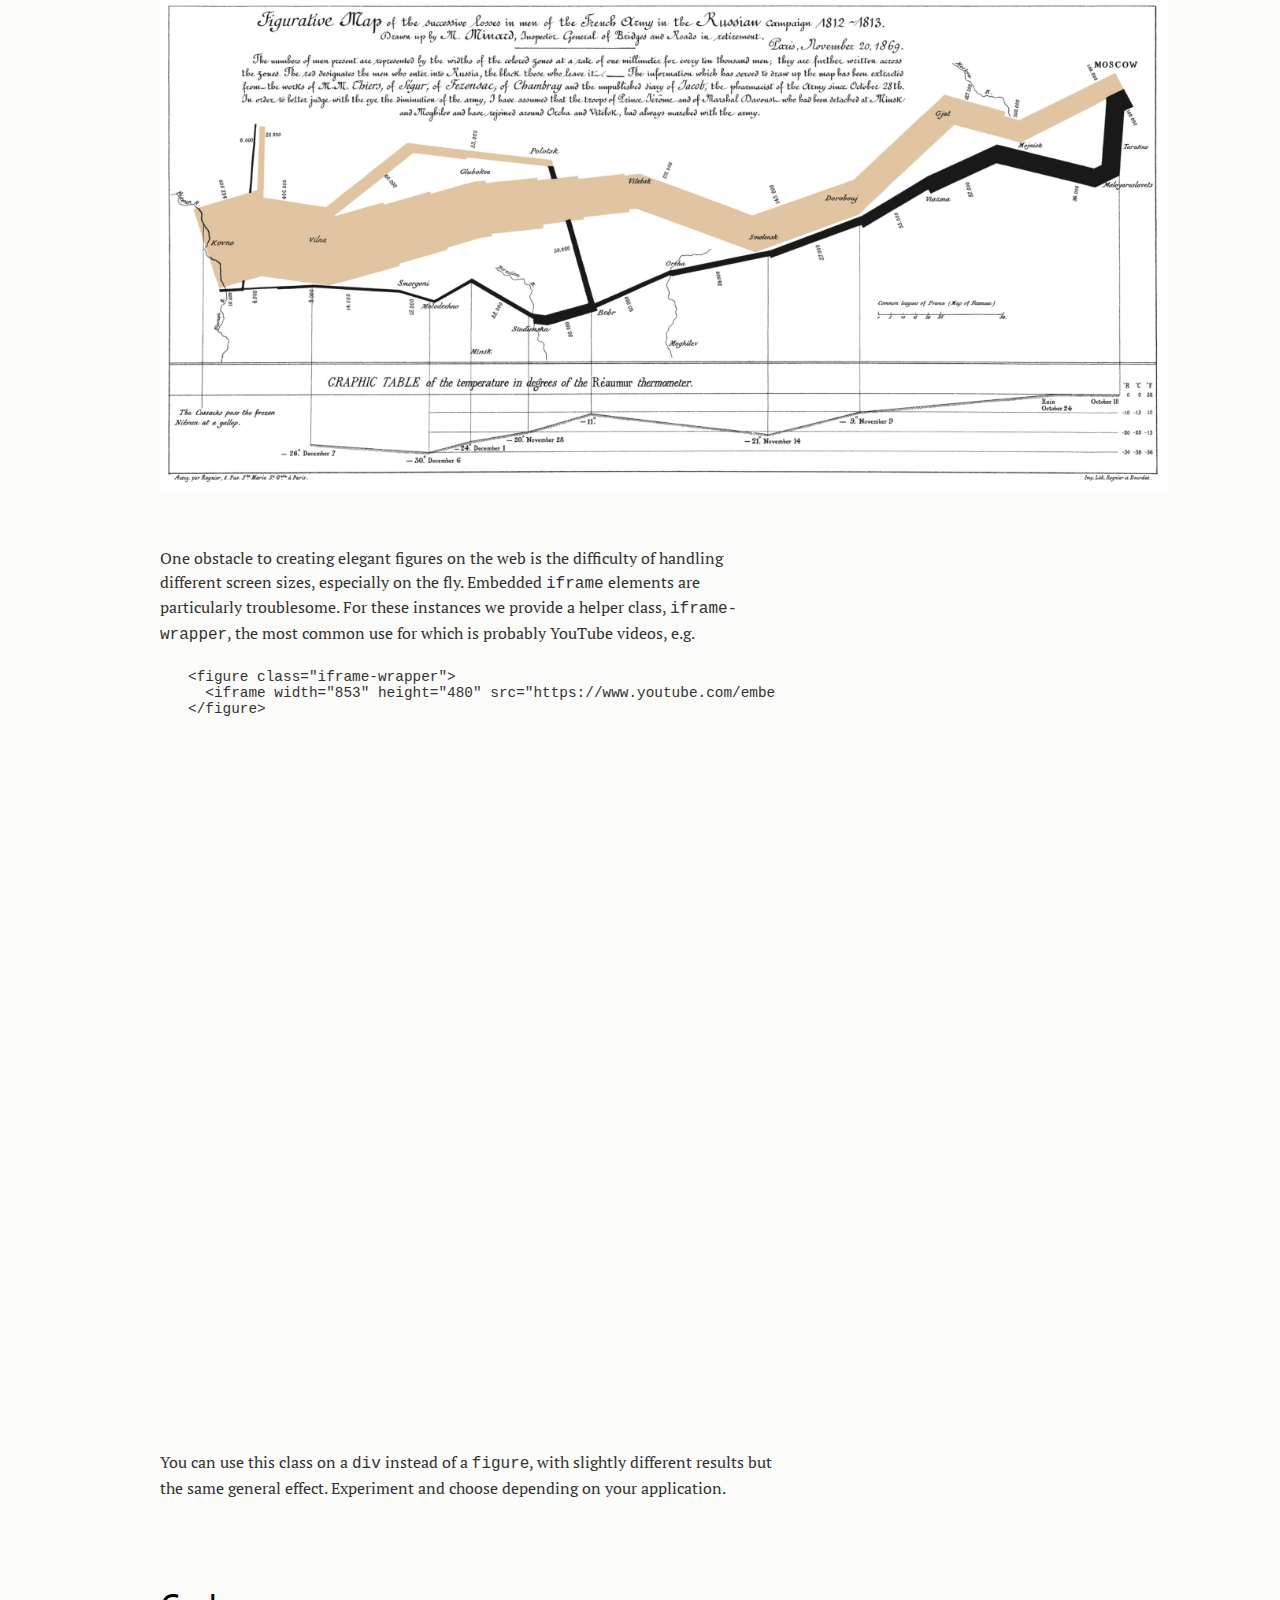
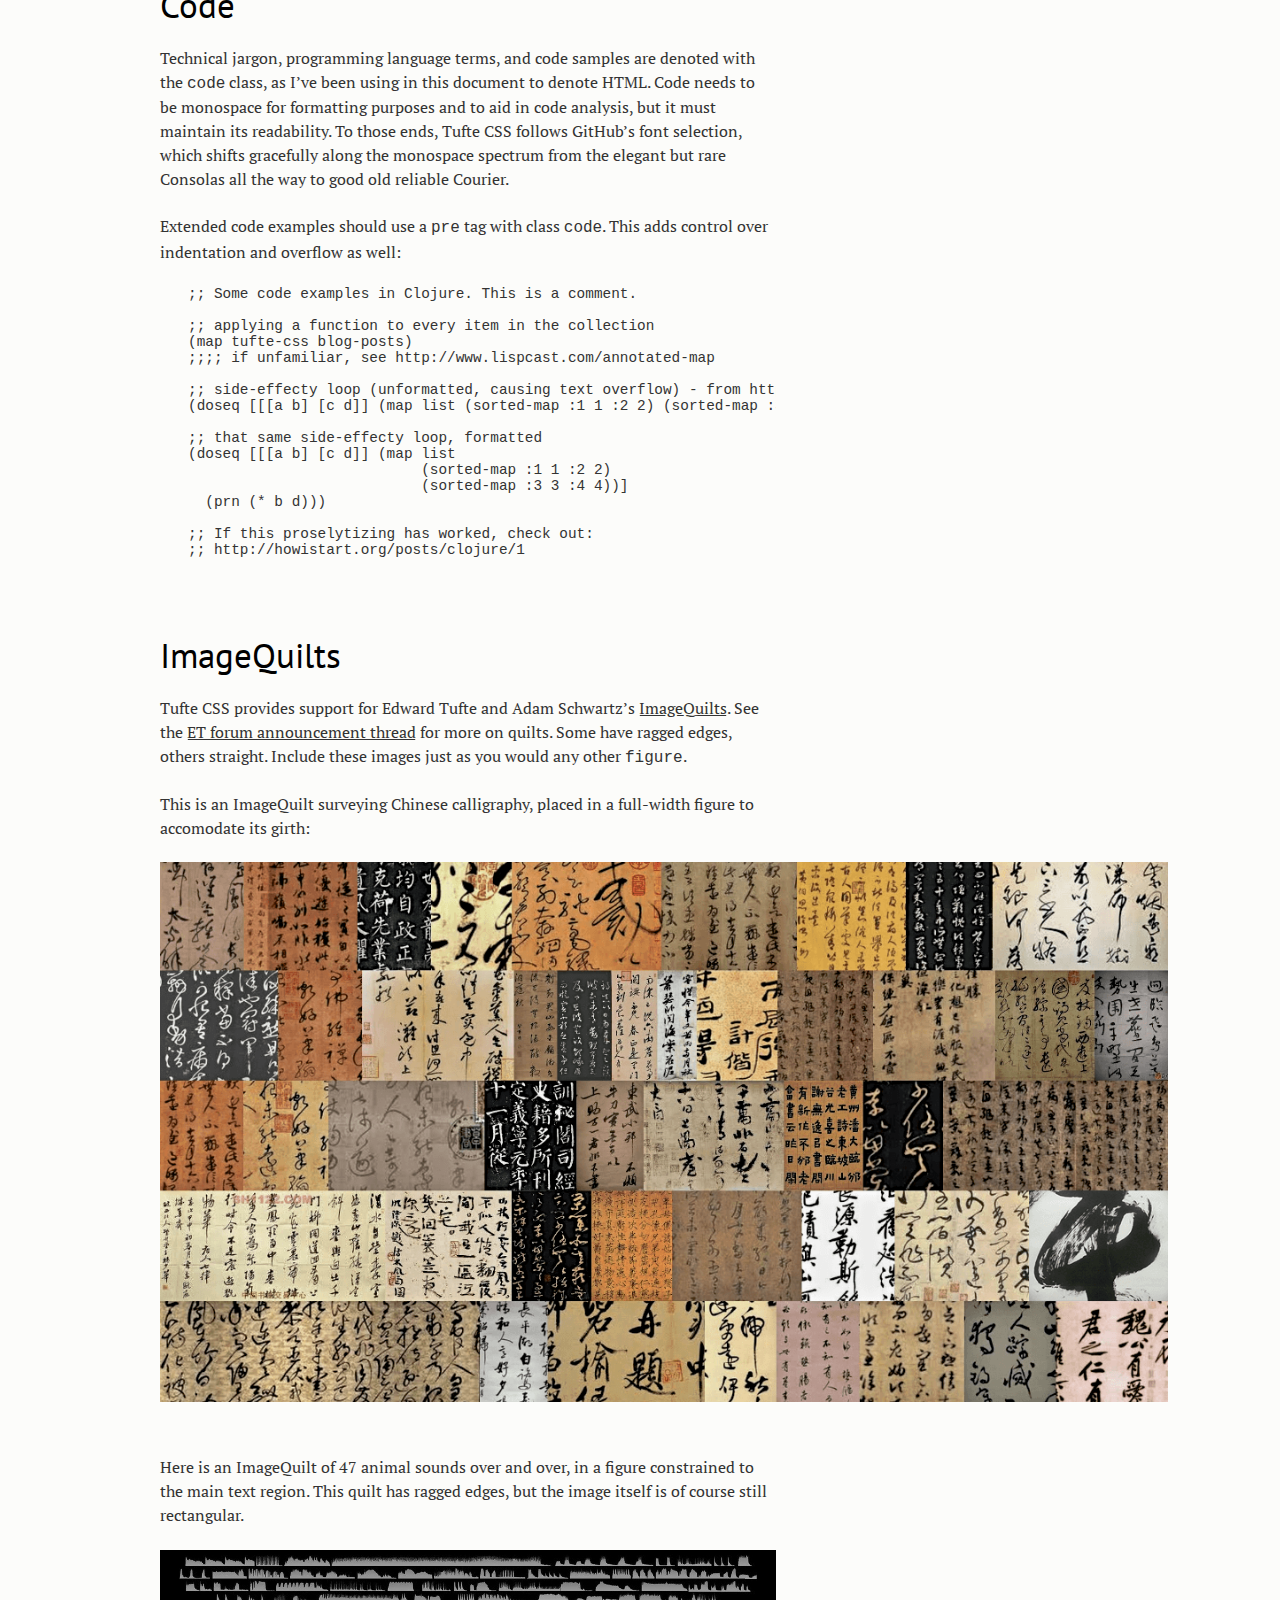
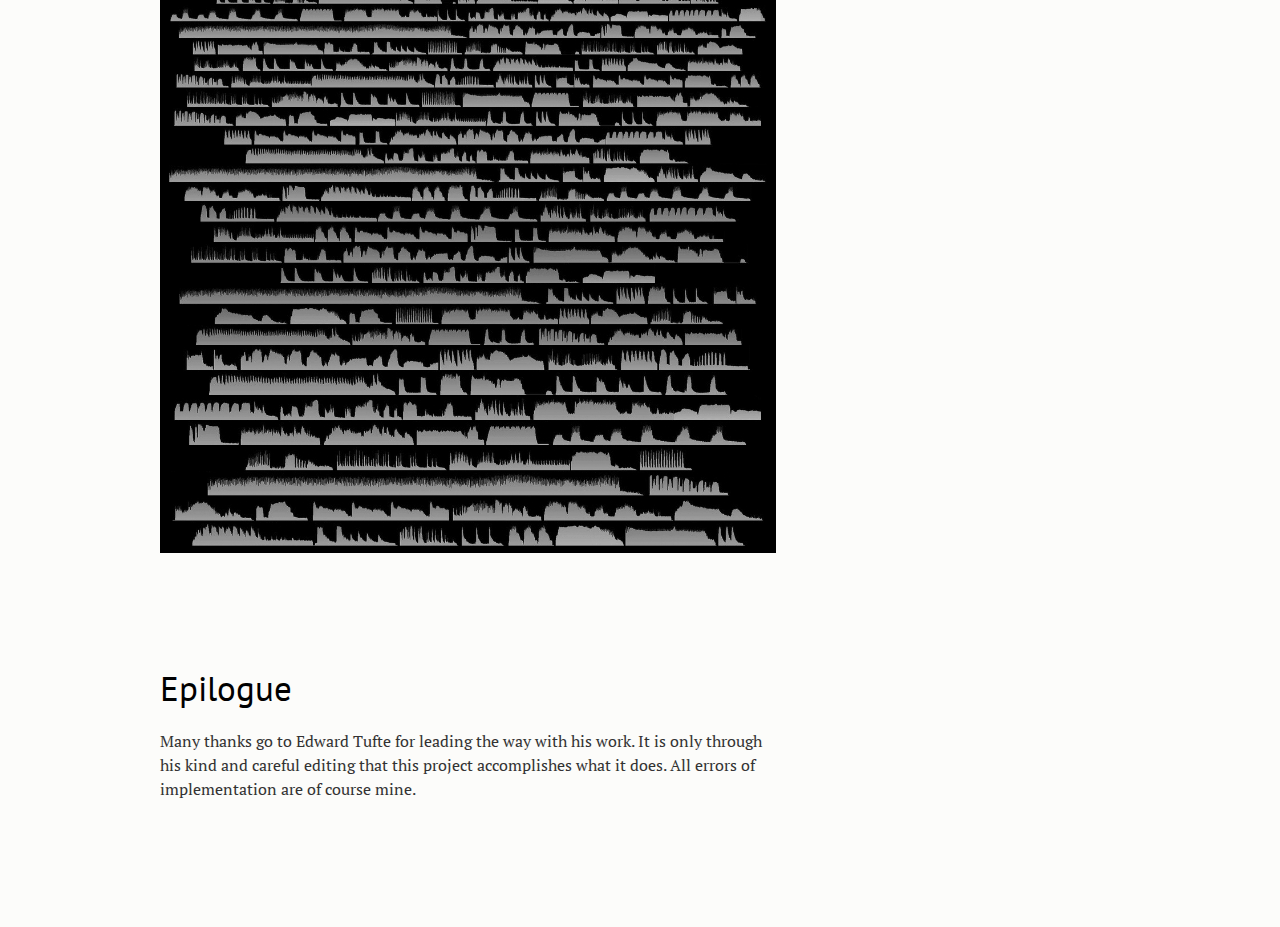
==== commit 70eaf8c4: "Adding images, etc." ====
--- a/Testing/Tufte/index.html
+++ b/Testing/Tufte/index.html
@@ -12,7 +12,6 @@
   <body>
     <article>
       <h1 id="tufte-css">Tufte CSS</h1>
-      <p class="subtitle">Dave Liepmann</p>
       <section>
         <p>Algorithms are a fascinating use case for visualization. To visualize an algorithm, we don’t merely fit data to a chart; there is no primary dataset. Instead there are logical rules that describe behavior. This may be why algorithm visualizations are so unusual, as designers experiment with novel forms to better communicate. This is reason enough to study them.
 
@@ -67,6 +66,28 @@
           <blockquote>I do not paint things, I paint only the differences between things.<footer>Henri Matisse, <cite>Henri Matisse Dessins: thèmes et variations</cite> (Paris, 1943), 37</footer></blockquote>
         </div>
         <p>If you’d like to introduce your page or a section of your page with some quotes, use epigraphs. Modeled after chapter epigraphs in Tufte’s books (particularly <em>Beautiful Evidence</em>), these are <code>blockquote</code> elements with a bit of specialized styling. Quoted text is italicized. The source goes in a <code>footer</code> element inside the <code>blockquote</code>. We have provided three examples in the epigraph of this section, demonstrating shorter and longer quotes, with and without a paragraph tag, and showing how multiple quotes within an epigraph fit together with the use of a wrapper class.</p>
+
+        <table>
+          <tr>
+            <th>x</th>
+            <th>data</th>
+            <th>c</th>
+            <th>sfd</th>
+          </tr>
+          <tr>
+            <td>sdf</td>
+            <td>sfd</td>
+            <td>sfd</td>
+            <td>sdf</td>
+          </tr>
+          <tr>
+            <td>sdf</td>
+            <td>sfd</td>
+            <td>sdf</td>
+            <td>sdf</td>
+          </tr>
+        </table>
+
       </section>
 
       <section>
